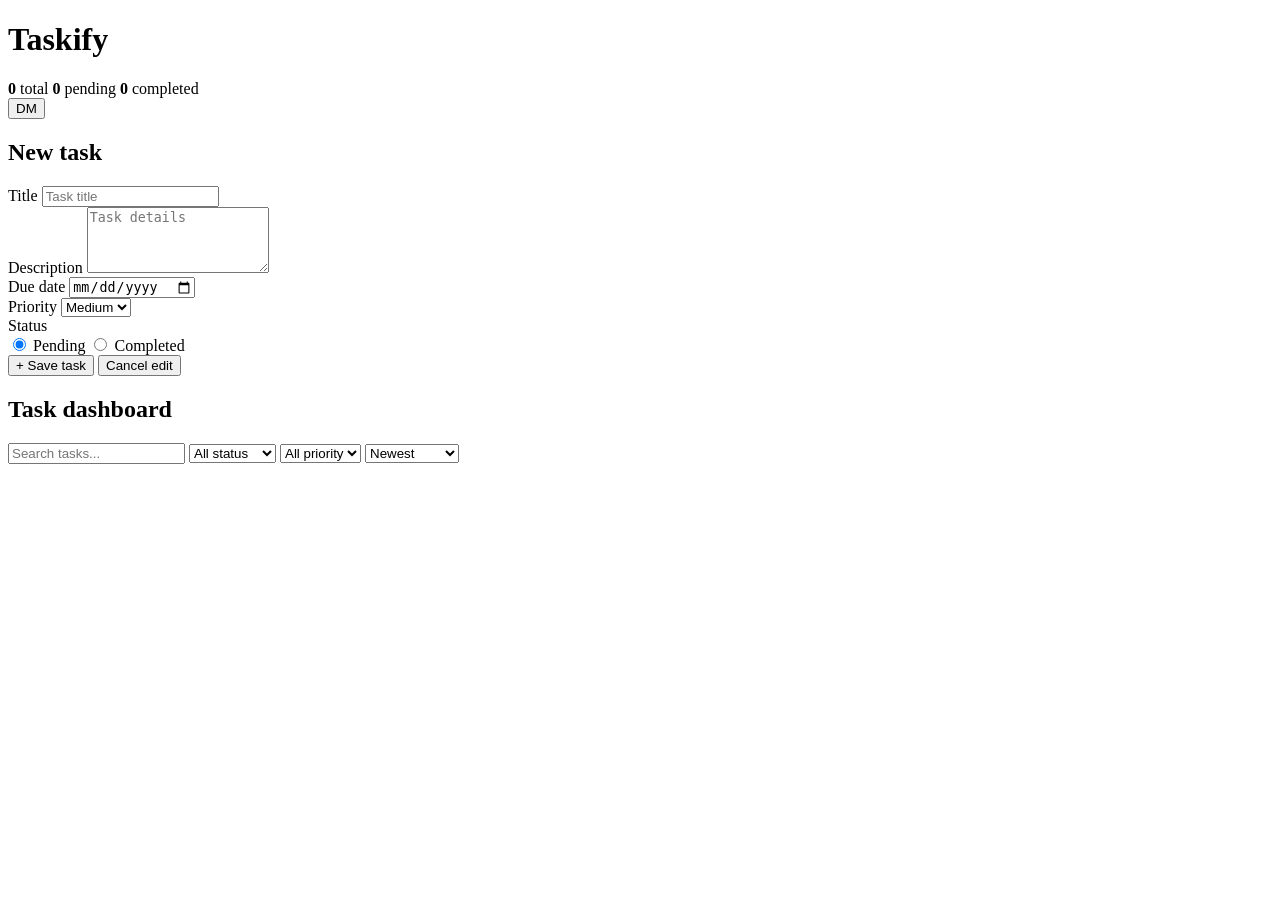
==== index.html @ 3d59880e "add files" ====
<!DOCTYPE html>
<html lang="en">
<head>
    <meta charset="UTF-8" />
    <meta name="viewport" content="width=device-width, initial-scale=1.0" />
    <title>Taskify</title>
    <link rel="stylesheet" href="/static/styles.css" />
</head>
<body>
    <div class="app-shell">
        <header class="app-header">
            <div class="brand-block">
                <h1>Taskify</h1>
                <div class="header-metrics" aria-label="Task summary">
                    <span><strong id="metric-total">0</strong> total</span>
                    <span><strong id="metric-pending">0</strong> pending</span>
                    <span><strong id="metric-completed">0</strong> completed</span>
                </div>
            </div>
            <button id="toggle-theme" class="icon-button theme-toggle" type="button" aria-label="Toggle dark mode" title="Toggle dark mode">
                <span aria-hidden="true">DM</span>
            </button>
        </header>

        <main>
            <section class="task-form-panel">
                <div class="panel-heading">
                    <h2 id="form-title">New task</h2>
                </div>
                <form id="task-form" novalidate>
                    <div class="form-group">
                        <label for="title">Title</label>
                        <input type="text" id="title" name="title" placeholder="Task title" required />
                    </div>
                    <div class="form-group">
                        <label for="description">Description</label>
                        <textarea id="description" name="description" rows="4" placeholder="Task details"></textarea>
                    </div>
                    <div class="form-row">
                        <div class="form-group">
                            <label for="due_date">Due date</label>
                            <input type="date" id="due_date" name="due_date" />
                        </div>
                        <div class="form-group">
                            <label for="priority">Priority</label>
                            <select id="priority" name="priority" required>
                                <option value="Medium">Medium</option>
                                <option value="Low">Low</option>
                                <option value="High">High</option>
                            </select>
                        </div>
                    </div>
                    <div class="form-row">
                        <div class="form-group status-group">
                            <label>Status</label>
                            <div class="status-options">
                                <label><input type="radio" name="status" value="Pending" checked /> Pending</label>
                                <label><input type="radio" name="status" value="Completed" /> Completed</label>
                            </div>
                        </div>
                    </div>
                    <div class="form-actions">
                        <button type="submit" id="submit-btn" class="btn btn-primary">
                            <span aria-hidden="true">+</span>
                            Save task
                        </button>
                        <button type="button" id="cancel-edit" class="btn btn-secondary hidden">Cancel edit</button>
                    </div>
                    <div id="form-error" class="form-error hidden" role="alert"></div>
                </form>
            </section>

            <section class="task-list-panel">
                <div class="panel-heading panel-heading-row">
                    <h2>Task dashboard</h2>
                    <div class="filters">
                        <input id="search-input" type="search" placeholder="Search tasks..." />
                        <select id="filter-status">
                            <option value="all">All status</option>
                            <option value="Pending">Pending</option>
                            <option value="Completed">Completed</option>
                        </select>
                        <select id="filter-priority">
                            <option value="all">All priority</option>
                            <option value="Low">Low</option>
                            <option value="Medium">Medium</option>
                            <option value="High">High</option>
                        </select>
                        <select id="sort-tasks">
                            <option value="createdAt-desc">Newest</option>
                            <option value="createdAt-asc">Oldest</option>
                            <option value="dueDate-asc">Due soon</option>
                            <option value="dueDate-desc">Due latest</option>
                            <option value="priority-desc">High priority</option>
                            <option value="title-asc">Title A-Z</option>
                        </select>
                    </div>
                </div>
                <div id="task-count" class="task-count"></div>
                <div id="task-list" class="task-list" aria-live="polite"></div>
            </section>
        </main>
    </div>
    <script src="/static/app.js"></script>
</body>
</html>
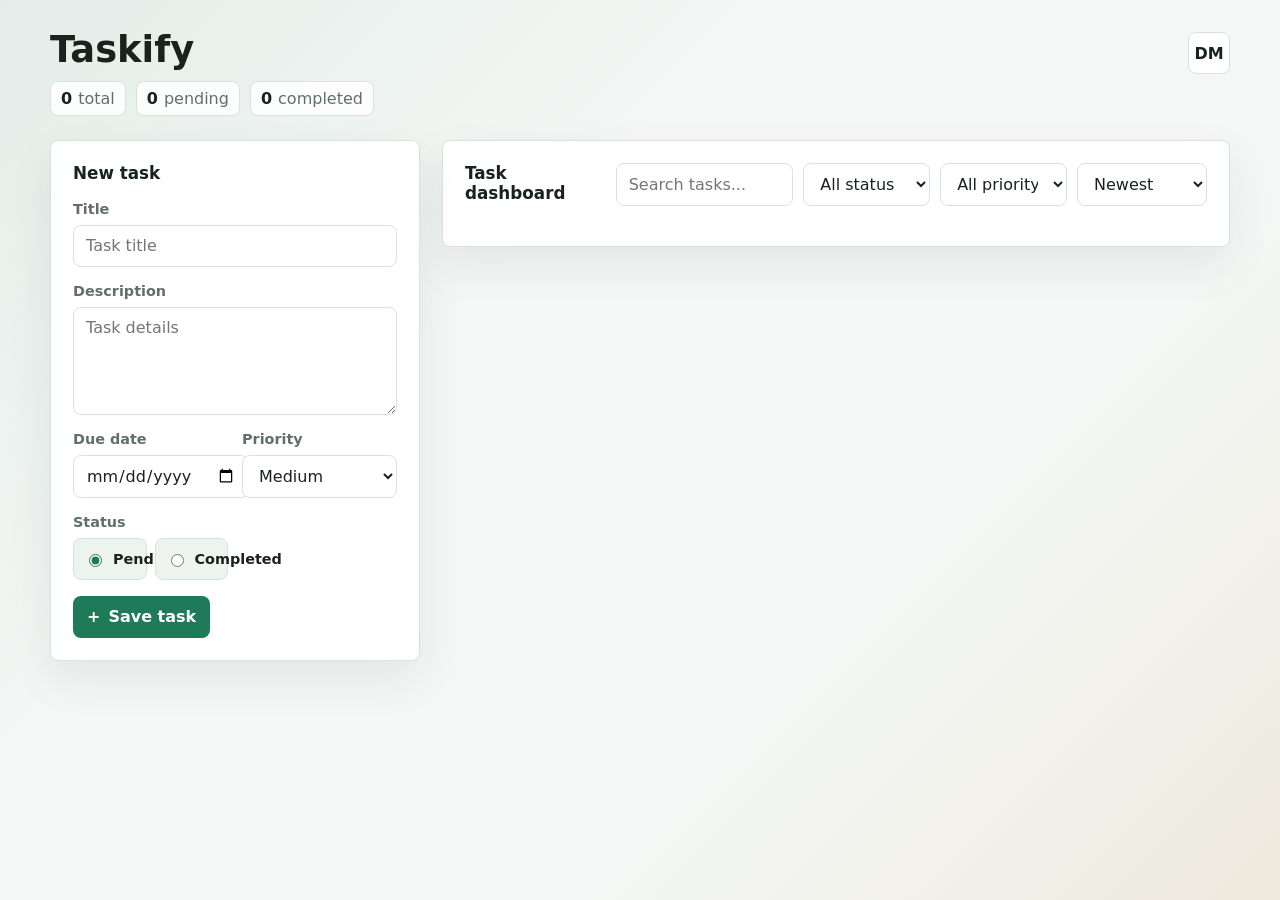
==== commit 344314ec: "Update index.html" ====
--- a/index.html
+++ b/index.html
@@ -4,7 +4,7 @@
     <meta charset="UTF-8" />
     <meta name="viewport" content="width=device-width, initial-scale=1.0" />
     <title>Taskify</title>
-    <link rel="stylesheet" href="/static/styles.css" />
+    <link rel="stylesheet" href="/styles.css" />
 </head>
 <body>
     <div class="app-shell">
--- a/styles.css
+++ b/styles.css
@@ -0,0 +1,461 @@
+:root {
+    color-scheme: light;
+    --bg: #f4f7f5;
+    --panel: #ffffff;
+    --panel-soft: #edf4ef;
+    --text: #18231d;
+    --muted: #607068;
+    --border: #d9e2dd;
+    --primary: #1f7a5a;
+    --primary-strong: #15583f;
+    --danger: #b4233c;
+    --danger-soft: #fde8ec;
+    --warning: #b76a00;
+    --warning-soft: #fff1d8;
+    --success: #257451;
+    --success-soft: #ddf6e8;
+    --shadow: 0 18px 45px rgba(25, 42, 34, 0.08);
+    font-family: Inter, ui-sans-serif, system-ui, -apple-system, BlinkMacSystemFont, "Segoe UI", sans-serif;
+}
+
+* {
+    box-sizing: border-box;
+}
+
+body {
+    margin: 0;
+    min-height: 100vh;
+    background:
+        linear-gradient(135deg, rgba(31, 122, 90, 0.08), transparent 36%),
+        linear-gradient(315deg, rgba(183, 106, 0, 0.1), transparent 32%),
+        var(--bg);
+    color: var(--text);
+}
+
+body.dark {
+    color-scheme: dark;
+    --bg: #111713;
+    --panel: #1b241f;
+    --panel-soft: #233229;
+    --text: #eff7f1;
+    --muted: #a9b8af;
+    --border: #35443c;
+    --primary: #62d29e;
+    --primary-strong: #90e7bd;
+    --danger: #ff8294;
+    --danger-soft: #44202a;
+    --warning: #ffd178;
+    --warning-soft: #3e321e;
+    --success: #78d8a5;
+    --success-soft: #21392b;
+    --shadow: 0 18px 45px rgba(0, 0, 0, 0.22);
+}
+
+button,
+input,
+select,
+textarea {
+    font: inherit;
+}
+
+button {
+    cursor: pointer;
+}
+
+.app-shell {
+    width: min(1180px, calc(100% - 32px));
+    margin: 0 auto;
+    padding: 32px 0;
+}
+
+.app-header {
+    display: flex;
+    justify-content: space-between;
+    gap: 20px;
+    align-items: flex-start;
+    margin-bottom: 24px;
+}
+
+.brand-block {
+    display: grid;
+    gap: 12px;
+}
+
+h1,
+h2,
+p {
+    margin: 0;
+}
+
+h1 {
+    font-size: 2.3rem;
+    line-height: 1;
+    letter-spacing: 0;
+}
+
+h2 {
+    font-size: 1.05rem;
+    line-height: 1.2;
+}
+
+.header-metrics {
+    display: flex;
+    flex-wrap: wrap;
+    gap: 10px;
+    color: var(--muted);
+}
+
+.header-metrics span {
+    display: inline-flex;
+    align-items: center;
+    gap: 6px;
+    min-height: 34px;
+    padding: 7px 10px;
+    border: 1px solid var(--border);
+    border-radius: 8px;
+    background: color-mix(in srgb, var(--panel) 88%, transparent);
+}
+
+.header-metrics strong {
+    color: var(--text);
+}
+
+main {
+    display: grid;
+    grid-template-columns: minmax(300px, 370px) minmax(0, 1fr);
+    gap: 22px;
+    align-items: start;
+}
+
+.task-form-panel,
+.task-list-panel {
+    background: var(--panel);
+    border: 1px solid var(--border);
+    border-radius: 8px;
+    box-shadow: var(--shadow);
+}
+
+.task-form-panel {
+    position: sticky;
+    top: 20px;
+    padding: 22px;
+}
+
+.task-list-panel {
+    padding: 22px;
+    min-width: 0;
+}
+
+.panel-heading {
+    margin-bottom: 18px;
+}
+
+.panel-heading-row {
+    display: flex;
+    justify-content: space-between;
+    gap: 16px;
+    align-items: flex-start;
+}
+
+.filters {
+    display: grid;
+    grid-template-columns: minmax(160px, 1.4fr) minmax(120px, 1fr) minmax(120px, 1fr) minmax(130px, 1fr);
+    gap: 10px;
+    width: min(100%, 650px);
+}
+
+.form-group {
+    display: grid;
+    gap: 8px;
+    margin-bottom: 16px;
+}
+
+.form-row {
+    display: grid;
+    grid-template-columns: repeat(2, minmax(0, 1fr));
+    gap: 14px;
+}
+
+label {
+    color: var(--muted);
+    font-size: 0.9rem;
+    font-weight: 700;
+}
+
+input,
+select,
+textarea {
+    width: 100%;
+    min-height: 42px;
+    border: 1px solid var(--border);
+    border-radius: 8px;
+    background: var(--panel);
+    color: var(--text);
+    padding: 10px 12px;
+    outline: none;
+}
+
+textarea {
+    resize: vertical;
+    min-height: 108px;
+}
+
+input:focus,
+select:focus,
+textarea:focus {
+    border-color: var(--primary);
+    box-shadow: 0 0 0 3px color-mix(in srgb, var(--primary) 18%, transparent);
+}
+
+.status-options {
+    display: grid;
+    grid-template-columns: repeat(2, minmax(0, 1fr));
+    gap: 8px;
+}
+
+.status-options label {
+    min-height: 42px;
+    display: flex;
+    align-items: center;
+    gap: 8px;
+    border: 1px solid var(--border);
+    border-radius: 8px;
+    padding: 8px 10px;
+    background: var(--panel-soft);
+    color: var(--text);
+}
+
+.status-options input {
+    width: auto;
+    min-height: auto;
+    accent-color: var(--primary);
+}
+
+.form-actions {
+    display: flex;
+    gap: 10px;
+    flex-wrap: wrap;
+}
+
+.btn,
+.icon-button {
+    min-height: 42px;
+    border: 0;
+    border-radius: 8px;
+    display: inline-flex;
+    align-items: center;
+    justify-content: center;
+    gap: 8px;
+    font-weight: 800;
+    transition: transform 120ms ease, background 120ms ease, border-color 120ms ease;
+}
+
+.btn:hover,
+.icon-button:hover {
+    transform: translateY(-1px);
+}
+
+.btn {
+    padding: 10px 14px;
+}
+
+.btn-primary {
+    background: var(--primary);
+    color: #ffffff;
+}
+
+body.dark .btn-primary {
+    color: #102116;
+}
+
+.btn-secondary {
+    background: var(--panel-soft);
+    color: var(--text);
+    border: 1px solid var(--border);
+}
+
+.icon-button {
+    width: 42px;
+    padding: 0;
+    background: var(--panel);
+    color: var(--text);
+    border: 1px solid var(--border);
+}
+
+.task-count {
+    color: var(--muted);
+    margin-bottom: 14px;
+    font-weight: 700;
+}
+
+.task-list {
+    display: grid;
+    gap: 12px;
+}
+
+.task-card {
+    border: 1px solid var(--border);
+    border-radius: 8px;
+    background: var(--panel);
+    padding: 16px;
+    display: grid;
+    gap: 14px;
+}
+
+.task-card.completed {
+    background: color-mix(in srgb, var(--success-soft) 55%, var(--panel));
+}
+
+.task-main {
+    display: grid;
+    gap: 8px;
+}
+
+.task-title-row {
+    display: flex;
+    justify-content: space-between;
+    align-items: flex-start;
+    gap: 12px;
+}
+
+.task-title {
+    font-size: 1rem;
+    line-height: 1.35;
+    overflow-wrap: anywhere;
+}
+
+.task-description {
+    color: var(--muted);
+    line-height: 1.55;
+    overflow-wrap: anywhere;
+}
+
+.task-meta {
+    display: flex;
+    flex-wrap: wrap;
+    gap: 8px;
+}
+
+.pill {
+    min-height: 28px;
+    border-radius: 999px;
+    display: inline-flex;
+    align-items: center;
+    gap: 6px;
+    padding: 5px 9px;
+    font-size: 0.8rem;
+    font-weight: 800;
+    border: 1px solid var(--border);
+    color: var(--muted);
+    background: var(--panel-soft);
+}
+
+.pill.high {
+    color: var(--danger);
+    background: var(--danger-soft);
+}
+
+.pill.medium {
+    color: var(--warning);
+    background: var(--warning-soft);
+}
+
+.pill.low,
+.pill.completed {
+    color: var(--success);
+    background: var(--success-soft);
+}
+
+.task-actions {
+    display: flex;
+    gap: 8px;
+    flex-wrap: wrap;
+}
+
+.task-actions .btn,
+.task-actions .icon-button {
+    min-height: 36px;
+}
+
+.task-actions .icon-button {
+    width: auto;
+    min-width: 52px;
+    padding: 0 10px;
+}
+
+.danger-button {
+    color: var(--danger);
+}
+
+.empty-state,
+.loading-state {
+    border: 1px dashed var(--border);
+    border-radius: 8px;
+    padding: 28px;
+    text-align: center;
+    color: var(--muted);
+    background: var(--panel-soft);
+}
+
+.form-error {
+    margin-top: 14px;
+    border-radius: 8px;
+    background: var(--danger-soft);
+    color: var(--danger);
+    padding: 11px 12px;
+    font-weight: 700;
+    line-height: 1.4;
+}
+
+.hidden {
+    display: none !important;
+}
+
+@media (max-width: 920px) {
+    main {
+        grid-template-columns: 1fr;
+    }
+
+    .task-form-panel {
+        position: static;
+    }
+
+    .panel-heading-row {
+        display: grid;
+    }
+
+    .filters {
+        grid-template-columns: repeat(2, minmax(0, 1fr));
+        width: 100%;
+    }
+}
+
+@media (max-width: 620px) {
+    .app-shell {
+        width: min(100% - 22px, 1180px);
+        padding: 18px 0;
+    }
+
+    .app-header {
+        align-items: stretch;
+    }
+
+    h1 {
+        font-size: 1.9rem;
+    }
+
+    .form-row,
+    .filters,
+    .status-options {
+        grid-template-columns: 1fr;
+    }
+
+    .task-form-panel,
+    .task-list-panel {
+        padding: 16px;
+    }
+
+    .task-title-row {
+        display: grid;
+    }
+}
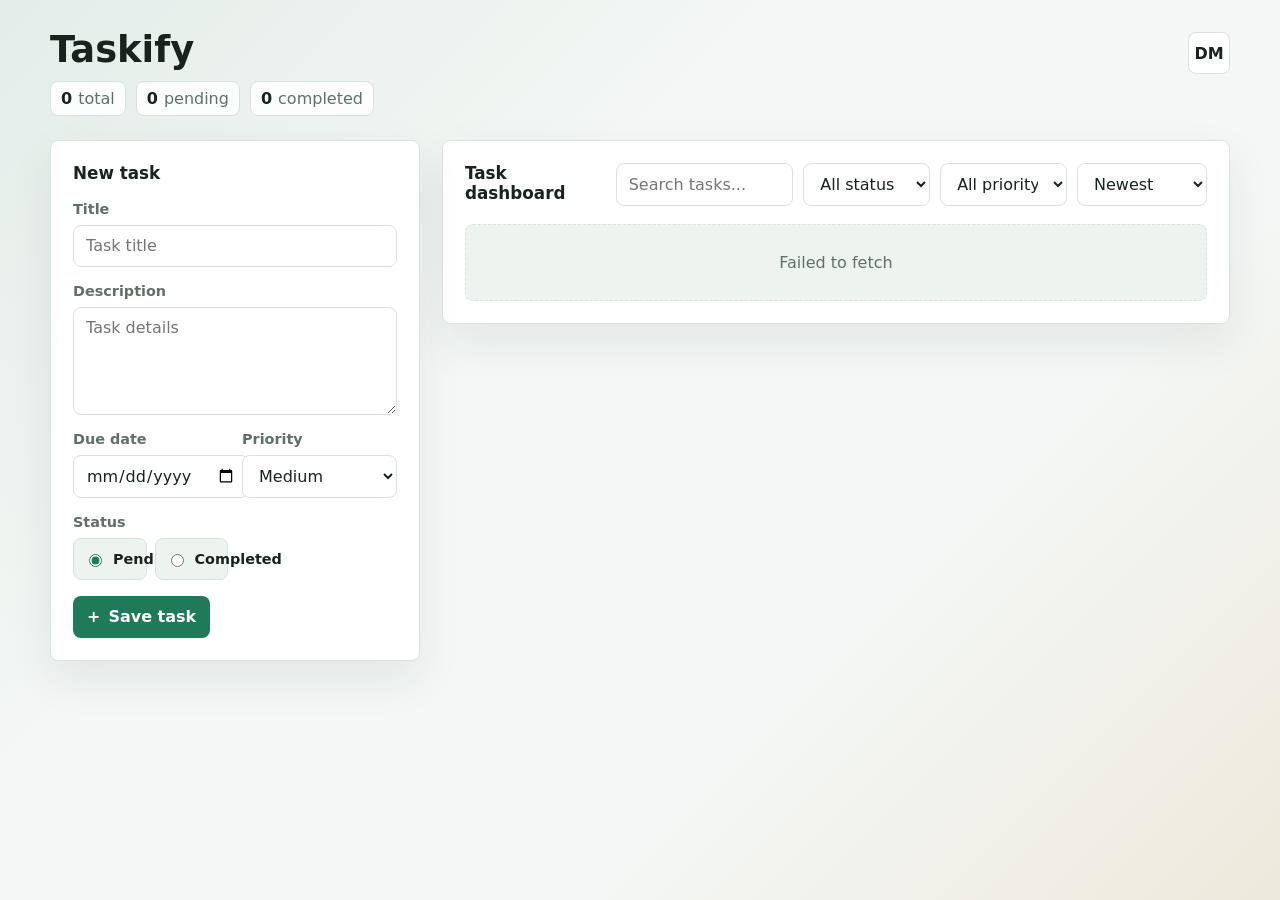
==== commit 4b97a00a: "Update index.html" ====
--- a/index.html
+++ b/index.html
@@ -4,7 +4,7 @@
     <meta charset="UTF-8" />
     <meta name="viewport" content="width=device-width, initial-scale=1.0" />
     <title>Taskify</title>
-    <link rel="stylesheet" href="/styles.css" />
+    <link rel="stylesheet" href="styles.css" />
 </head>
 <body>
     <div class="app-shell">
@@ -101,6 +101,6 @@
             </section>
         </main>
     </div>
-    <script src="/static/app.js"></script>
+    <script src="app.js"></script>
 </body>
 </html>
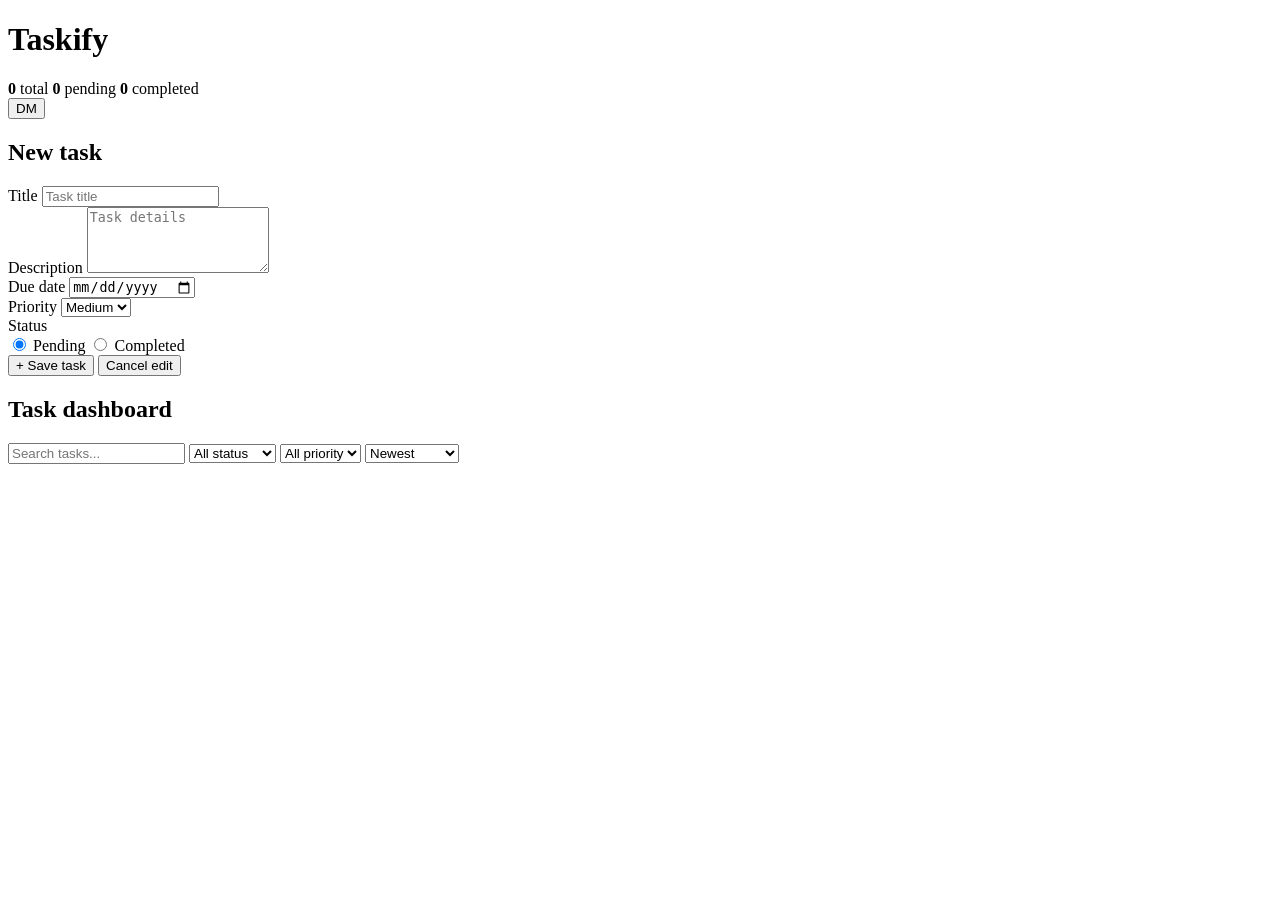
==== commit 2de4c39a: "update file" ====
--- a/index.html
+++ b/index.html
@@ -4,7 +4,7 @@
     <meta charset="UTF-8" />
     <meta name="viewport" content="width=device-width, initial-scale=1.0" />
     <title>Taskify</title>
-    <link rel="stylesheet" href="styles.css" />
+    <link rel="stylesheet" href="/static/styles.css" />
 </head>
 <body>
     <div class="app-shell">
@@ -101,6 +101,6 @@
             </section>
         </main>
     </div>
-    <script src="app.js"></script>
+    <script src="/static/app.js"></script>
 </body>
 </html>
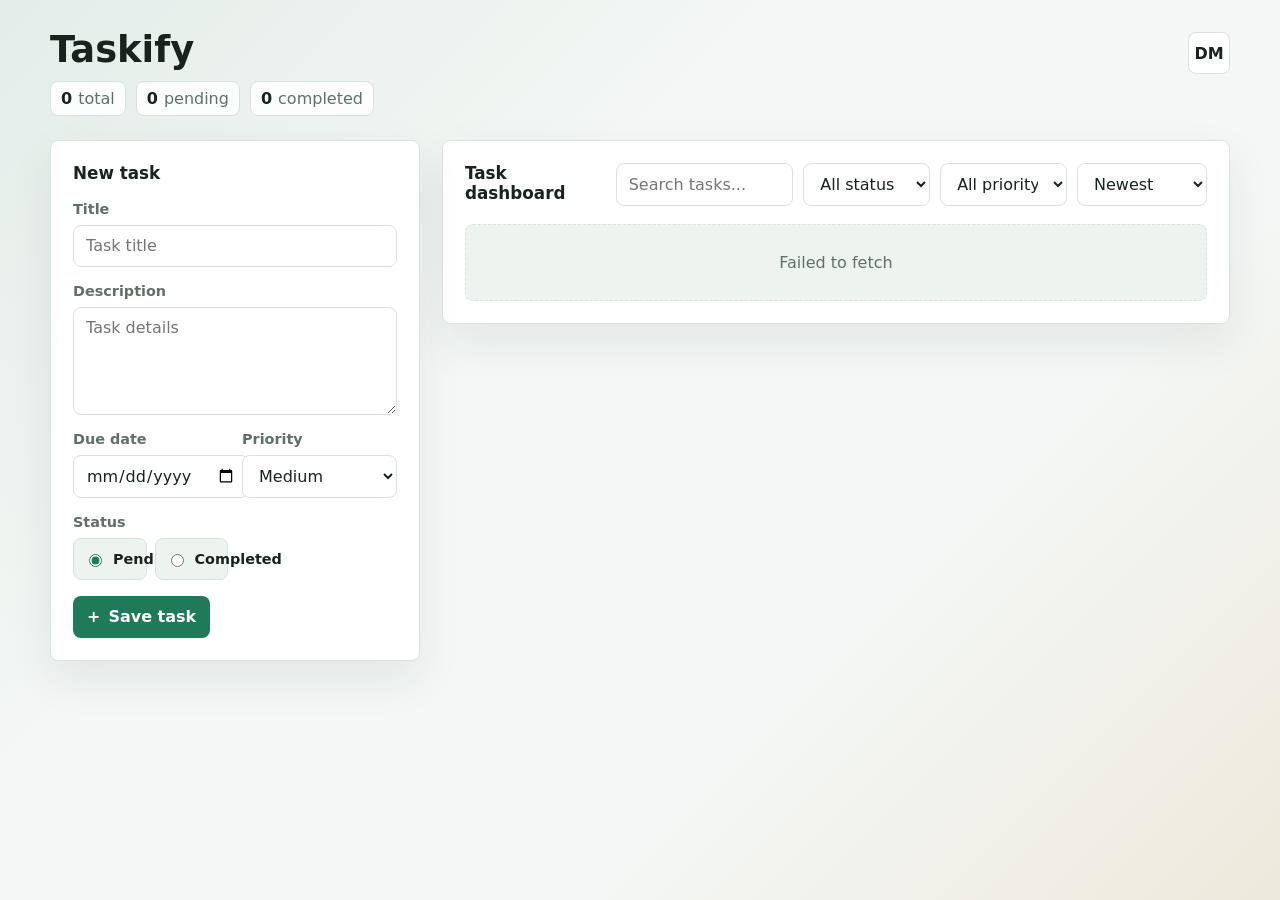
==== commit eae09017: "Update index.html" ====
--- a/index.html
+++ b/index.html
@@ -4,7 +4,7 @@
     <meta charset="UTF-8" />
     <meta name="viewport" content="width=device-width, initial-scale=1.0" />
     <title>Taskify</title>
-    <link rel="stylesheet" href="/static/styles.css" />
+    <link rel="stylesheet" href="styles.css" />
 </head>
 <body>
     <div class="app-shell">
@@ -101,6 +101,6 @@
             </section>
         </main>
     </div>
-    <script src="/static/app.js"></script>
+    <script src="app.js"></script>
 </body>
 </html>
--- a/styles.css
+++ b/styles.css
@@ -0,0 +1,461 @@
+:root {
+    color-scheme: light;
+    --bg: #f4f7f5;
+    --panel: #ffffff;
+    --panel-soft: #edf4ef;
+    --text: #18231d;
+    --muted: #607068;
+    --border: #d9e2dd;
+    --primary: #1f7a5a;
+    --primary-strong: #15583f;
+    --danger: #b4233c;
+    --danger-soft: #fde8ec;
+    --warning: #b76a00;
+    --warning-soft: #fff1d8;
+    --success: #257451;
+    --success-soft: #ddf6e8;
+    --shadow: 0 18px 45px rgba(25, 42, 34, 0.08);
+    font-family: Inter, ui-sans-serif, system-ui, -apple-system, BlinkMacSystemFont, "Segoe UI", sans-serif;
+}
+
+* {
+    box-sizing: border-box;
+}
+
+body {
+    margin: 0;
+    min-height: 100vh;
+    background:
+        linear-gradient(135deg, rgba(31, 122, 90, 0.08), transparent 36%),
+        linear-gradient(315deg, rgba(183, 106, 0, 0.1), transparent 32%),
+        var(--bg);
+    color: var(--text);
+}
+
+body.dark {
+    color-scheme: dark;
+    --bg: #111713;
+    --panel: #1b241f;
+    --panel-soft: #233229;
+    --text: #eff7f1;
+    --muted: #a9b8af;
+    --border: #35443c;
+    --primary: #62d29e;
+    --primary-strong: #90e7bd;
+    --danger: #ff8294;
+    --danger-soft: #44202a;
+    --warning: #ffd178;
+    --warning-soft: #3e321e;
+    --success: #78d8a5;
+    --success-soft: #21392b;
+    --shadow: 0 18px 45px rgba(0, 0, 0, 0.22);
+}
+
+button,
+input,
+select,
+textarea {
+    font: inherit;
+}
+
+button {
+    cursor: pointer;
+}
+
+.app-shell {
+    width: min(1180px, calc(100% - 32px));
+    margin: 0 auto;
+    padding: 32px 0;
+}
+
+.app-header {
+    display: flex;
+    justify-content: space-between;
+    gap: 20px;
+    align-items: flex-start;
+    margin-bottom: 24px;
+}
+
+.brand-block {
+    display: grid;
+    gap: 12px;
+}
+
+h1,
+h2,
+p {
+    margin: 0;
+}
+
+h1 {
+    font-size: 2.3rem;
+    line-height: 1;
+    letter-spacing: 0;
+}
+
+h2 {
+    font-size: 1.05rem;
+    line-height: 1.2;
+}
+
+.header-metrics {
+    display: flex;
+    flex-wrap: wrap;
+    gap: 10px;
+    color: var(--muted);
+}
+
+.header-metrics span {
+    display: inline-flex;
+    align-items: center;
+    gap: 6px;
+    min-height: 34px;
+    padding: 7px 10px;
+    border: 1px solid var(--border);
+    border-radius: 8px;
+    background: color-mix(in srgb, var(--panel) 88%, transparent);
+}
+
+.header-metrics strong {
+    color: var(--text);
+}
+
+main {
+    display: grid;
+    grid-template-columns: minmax(300px, 370px) minmax(0, 1fr);
+    gap: 22px;
+    align-items: start;
+}
+
+.task-form-panel,
+.task-list-panel {
+    background: var(--panel);
+    border: 1px solid var(--border);
+    border-radius: 8px;
+    box-shadow: var(--shadow);
+}
+
+.task-form-panel {
+    position: sticky;
+    top: 20px;
+    padding: 22px;
+}
+
+.task-list-panel {
+    padding: 22px;
+    min-width: 0;
+}
+
+.panel-heading {
+    margin-bottom: 18px;
+}
+
+.panel-heading-row {
+    display: flex;
+    justify-content: space-between;
+    gap: 16px;
+    align-items: flex-start;
+}
+
+.filters {
+    display: grid;
+    grid-template-columns: minmax(160px, 1.4fr) minmax(120px, 1fr) minmax(120px, 1fr) minmax(130px, 1fr);
+    gap: 10px;
+    width: min(100%, 650px);
+}
+
+.form-group {
+    display: grid;
+    gap: 8px;
+    margin-bottom: 16px;
+}
+
+.form-row {
+    display: grid;
+    grid-template-columns: repeat(2, minmax(0, 1fr));
+    gap: 14px;
+}
+
+label {
+    color: var(--muted);
+    font-size: 0.9rem;
+    font-weight: 700;
+}
+
+input,
+select,
+textarea {
+    width: 100%;
+    min-height: 42px;
+    border: 1px solid var(--border);
+    border-radius: 8px;
+    background: var(--panel);
+    color: var(--text);
+    padding: 10px 12px;
+    outline: none;
+}
+
+textarea {
+    resize: vertical;
+    min-height: 108px;
+}
+
+input:focus,
+select:focus,
+textarea:focus {
+    border-color: var(--primary);
+    box-shadow: 0 0 0 3px color-mix(in srgb, var(--primary) 18%, transparent);
+}
+
+.status-options {
+    display: grid;
+    grid-template-columns: repeat(2, minmax(0, 1fr));
+    gap: 8px;
+}
+
+.status-options label {
+    min-height: 42px;
+    display: flex;
+    align-items: center;
+    gap: 8px;
+    border: 1px solid var(--border);
+    border-radius: 8px;
+    padding: 8px 10px;
+    background: var(--panel-soft);
+    color: var(--text);
+}
+
+.status-options input {
+    width: auto;
+    min-height: auto;
+    accent-color: var(--primary);
+}
+
+.form-actions {
+    display: flex;
+    gap: 10px;
+    flex-wrap: wrap;
+}
+
+.btn,
+.icon-button {
+    min-height: 42px;
+    border: 0;
+    border-radius: 8px;
+    display: inline-flex;
+    align-items: center;
+    justify-content: center;
+    gap: 8px;
+    font-weight: 800;
+    transition: transform 120ms ease, background 120ms ease, border-color 120ms ease;
+}
+
+.btn:hover,
+.icon-button:hover {
+    transform: translateY(-1px);
+}
+
+.btn {
+    padding: 10px 14px;
+}
+
+.btn-primary {
+    background: var(--primary);
+    color: #ffffff;
+}
+
+body.dark .btn-primary {
+    color: #102116;
+}
+
+.btn-secondary {
+    background: var(--panel-soft);
+    color: var(--text);
+    border: 1px solid var(--border);
+}
+
+.icon-button {
+    width: 42px;
+    padding: 0;
+    background: var(--panel);
+    color: var(--text);
+    border: 1px solid var(--border);
+}
+
+.task-count {
+    color: var(--muted);
+    margin-bottom: 14px;
+    font-weight: 700;
+}
+
+.task-list {
+    display: grid;
+    gap: 12px;
+}
+
+.task-card {
+    border: 1px solid var(--border);
+    border-radius: 8px;
+    background: var(--panel);
+    padding: 16px;
+    display: grid;
+    gap: 14px;
+}
+
+.task-card.completed {
+    background: color-mix(in srgb, var(--success-soft) 55%, var(--panel));
+}
+
+.task-main {
+    display: grid;
+    gap: 8px;
+}
+
+.task-title-row {
+    display: flex;
+    justify-content: space-between;
+    align-items: flex-start;
+    gap: 12px;
+}
+
+.task-title {
+    font-size: 1rem;
+    line-height: 1.35;
+    overflow-wrap: anywhere;
+}
+
+.task-description {
+    color: var(--muted);
+    line-height: 1.55;
+    overflow-wrap: anywhere;
+}
+
+.task-meta {
+    display: flex;
+    flex-wrap: wrap;
+    gap: 8px;
+}
+
+.pill {
+    min-height: 28px;
+    border-radius: 999px;
+    display: inline-flex;
+    align-items: center;
+    gap: 6px;
+    padding: 5px 9px;
+    font-size: 0.8rem;
+    font-weight: 800;
+    border: 1px solid var(--border);
+    color: var(--muted);
+    background: var(--panel-soft);
+}
+
+.pill.high {
+    color: var(--danger);
+    background: var(--danger-soft);
+}
+
+.pill.medium {
+    color: var(--warning);
+    background: var(--warning-soft);
+}
+
+.pill.low,
+.pill.completed {
+    color: var(--success);
+    background: var(--success-soft);
+}
+
+.task-actions {
+    display: flex;
+    gap: 8px;
+    flex-wrap: wrap;
+}
+
+.task-actions .btn,
+.task-actions .icon-button {
+    min-height: 36px;
+}
+
+.task-actions .icon-button {
+    width: auto;
+    min-width: 52px;
+    padding: 0 10px;
+}
+
+.danger-button {
+    color: var(--danger);
+}
+
+.empty-state,
+.loading-state {
+    border: 1px dashed var(--border);
+    border-radius: 8px;
+    padding: 28px;
+    text-align: center;
+    color: var(--muted);
+    background: var(--panel-soft);
+}
+
+.form-error {
+    margin-top: 14px;
+    border-radius: 8px;
+    background: var(--danger-soft);
+    color: var(--danger);
+    padding: 11px 12px;
+    font-weight: 700;
+    line-height: 1.4;
+}
+
+.hidden {
+    display: none !important;
+}
+
+@media (max-width: 920px) {
+    main {
+        grid-template-columns: 1fr;
+    }
+
+    .task-form-panel {
+        position: static;
+    }
+
+    .panel-heading-row {
+        display: grid;
+    }
+
+    .filters {
+        grid-template-columns: repeat(2, minmax(0, 1fr));
+        width: 100%;
+    }
+}
+
+@media (max-width: 620px) {
+    .app-shell {
+        width: min(100% - 22px, 1180px);
+        padding: 18px 0;
+    }
+
+    .app-header {
+        align-items: stretch;
+    }
+
+    h1 {
+        font-size: 1.9rem;
+    }
+
+    .form-row,
+    .filters,
+    .status-options {
+        grid-template-columns: 1fr;
+    }
+
+    .task-form-panel,
+    .task-list-panel {
+        padding: 16px;
+    }
+
+    .task-title-row {
+        display: grid;
+    }
+}
